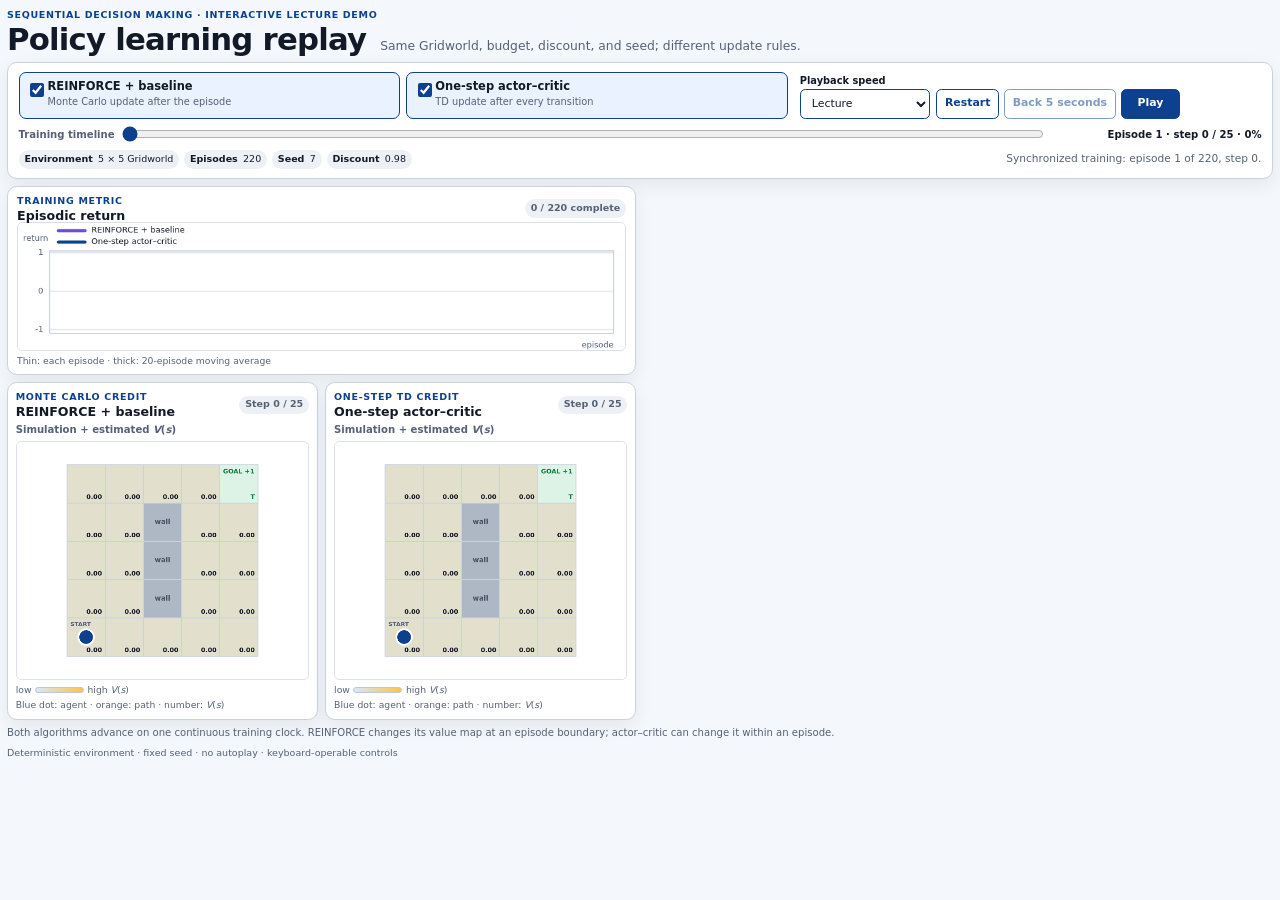
==== index.html @ 61b4852e "Add interactive policy-learning dashboard" ====
<!doctype html>
<html lang="en">
<head>
  <meta charset="utf-8">
  <meta name="viewport" content="width=device-width, initial-scale=1">
  <meta name="description" content="Interactive comparison of REINFORCE with a learned baseline and one-step actor-critic in the same Gridworld.">
  <title>Policy learning in the same environment</title>
  <link rel="stylesheet" href="dashboard.css">
  <script src="app.js" defer></script>
</head>
<body>
  <header class="page-header">
    <p class="eyebrow">Sequential Decision Making · Interactive lecture demo</p>
    <h1>Policy learning replay</h1>
    <p class="lede">
      Same Gridworld, budget, discount, and seed; different update rules.
    </p>
  </header>

  <main>
    <section class="control-panel" aria-labelledby="controls-title">
      <div class="control-heading">
        <div>
          <p class="section-label">Experiment controls</p>
          <h2 id="controls-title">Choose what to replay</h2>
        </div>
        <p id="load-status" class="load-status" role="status" aria-live="polite">
          Loading reproducible training traces…
        </p>
      </div>

      <fieldset class="algorithm-picker" id="algorithm-picker">
        <legend>Select one or both algorithms</legend>
        <label class="algorithm-option">
          <input type="checkbox" name="algorithm" value="reinforce" checked>
          <span>
            <strong>REINFORCE + baseline</strong>
            <small>Monte Carlo update after the episode</small>
          </span>
        </label>
        <label class="algorithm-option">
          <input type="checkbox" name="algorithm" value="actor_critic" checked>
          <span>
            <strong>One-step actor–critic</strong>
            <small>TD update after every transition</small>
          </span>
        </label>
      </fieldset>

      <div class="playback-controls">
        <label>
          <span>Playback speed</span>
          <select id="speed-select">
            <option value="140">Inspect</option>
            <option value="35" selected>Lecture</option>
            <option value="12">Fast</option>
          </select>
        </label>
        <div class="button-row" aria-label="Playback controls">
          <button id="restart-button" type="button" disabled>Restart</button>
          <button id="rewind-button" type="button" disabled>Back 5 seconds</button>
          <button id="play-button" class="primary" type="button" disabled aria-pressed="false">Play</button>
        </div>
      </div>

      <label class="timeline-control" for="timeline-range">
        <span>Training timeline</span>
        <input id="timeline-range" type="range" min="0" max="1" value="0" disabled>
        <output id="timeline-output">Episode —</output>
      </label>

      <div class="experiment-meta" aria-label="Shared experiment settings">
        <span><strong>Environment</strong> 5 × 5 Gridworld</span>
        <span><strong>Episodes</strong> <output id="episodes-output">—</output></span>
        <span><strong>Seed</strong> <output id="seed-output">—</output></span>
        <span><strong>Discount</strong> <output id="gamma-output">—</output></span>
      </div>
      <p id="playback-status" class="playback-status" role="status" aria-live="polite"></p>
    </section>

    <section id="learning-stage" class="learning-stage" aria-label="Synchronized learning dashboard">
      <div class="metric-row" aria-label="Training metrics">
      <section class="performance-card metric-card" aria-labelledby="performance-title">
        <div class="figure-heading">
          <div>
            <p class="section-label">Training metric</p>
            <h2 id="performance-title">Episodic return</h2>
          </div>
          <span id="episode-badge" class="badge">Episode —</span>
        </div>
        <canvas id="performance-canvas" width="960" height="200" role="img">
          Episodic return and its moving average during training.
        </canvas>
        <p class="performance-caption">
          Thin: each episode · thick: 20-episode moving average
        </p>
      </section>
      </div>

      <div class="simulation-row" aria-label="Algorithm simulations">
      <article id="reinforce-view" class="algorithm-view">
        <div class="algorithm-view-heading">
          <div>
            <p class="section-label">Monte Carlo credit</p>
            <h2>REINFORCE + baseline</h2>
          </div>
          <span id="reinforce-step-badge" class="badge">Step —</span>
        </div>
        <figure class="algorithm-panel">
            <h3>Simulation + estimated <i>V</i>(<i>s</i>)</h3>
            <canvas id="reinforce-environment-canvas" width="640" height="520" role="img">
              A Gridworld showing the REINFORCE trajectory over its estimated state values.
            </canvas>
            <figcaption>
              <span class="value-key"><span>low</span><span class="value-gradient"></span><span>high <i>V</i>(<i>s</i>)</span></span>
              <span>Blue dot: agent · orange: path · number: <i>V</i>(<i>s</i>)</span>
            </figcaption>
        </figure>
      </article>

      <article id="actor-critic-view" class="algorithm-view">
        <div class="algorithm-view-heading">
          <div>
            <p class="section-label">One-step TD credit</p>
            <h2>One-step actor–critic</h2>
          </div>
          <span id="actor-critic-step-badge" class="badge">Step —</span>
        </div>
        <figure class="algorithm-panel">
            <h3>Simulation + estimated <i>V</i>(<i>s</i>)</h3>
            <canvas id="actor-critic-environment-canvas" width="640" height="520" role="img">
              A Gridworld showing the actor-critic trajectory over its estimated state values.
            </canvas>
            <figcaption>
              <span class="value-key"><span>low</span><span class="value-gradient"></span><span>high <i>V</i>(<i>s</i>)</span></span>
              <span>Blue dot: agent · orange: path · number: <i>V</i>(<i>s</i>)</span>
            </figcaption>
        </figure>
      </article>
      </div>

      <p id="teaching-note" class="teaching-note">
        REINFORCE updates after an episode; actor–critic can update within it.
      </p>
    </section>

    <noscript>
      <p class="error-message">
        This interactive visualization requires JavaScript. The poster images
        in this folder provide static alternatives.
      </p>
    </noscript>
  </main>

  <footer>
    <p>Deterministic environment · fixed seed · no autoplay · keyboard-operable controls</p>
  </footer>
</body>
</html>
---- dashboard.css ----
:root {
  color-scheme: light;
  --ink: #121a27;
  --muted: #566274;
  --blue: #0d408f;
  --blue-dark: #082d68;
  --blue-soft: #eaf1ff;
  --orange: #b84d00;
  --red: #b52831;
  --border: #c9d2df;
  --surface: #ffffff;
  --background: #f4f7fb;
  --shadow: 0 6px 18px rgb(18 26 39 / 7%);
  color: var(--ink);
  background: var(--background);
  font-family: Aptos, Inter, ui-sans-serif, system-ui, -apple-system,
    BlinkMacSystemFont, "Segoe UI", sans-serif;
  font-size: 14px;
}

* { box-sizing: border-box; }

body {
  min-width: 320px;
  margin: 0;
  line-height: 1.35;
}

.page-header,
main,
footer {
  width: min(1560px, calc(100% - 1rem));
  margin-inline: auto;
}

.page-header {
  display: flex;
  flex-wrap: wrap;
  align-items: baseline;
  gap: .15rem 1rem;
  padding: .65rem 0 .5rem;
}

.eyebrow,
.section-label {
  margin: 0;
  color: var(--blue);
  font-size: .68rem;
  font-weight: 800;
  letter-spacing: .07em;
  text-transform: uppercase;
}

.page-header .eyebrow { flex-basis: 100%; }
h1, h2, h3, p { margin-top: 0; }

h1 {
  margin-bottom: 0;
  font-size: clamp(1.55rem, 2.4vw, 2.25rem);
  line-height: 1;
  letter-spacing: -.025em;
}

.lede {
  margin-bottom: 0;
  color: var(--muted);
  font-size: .88rem;
}

.control-panel,
.algorithm-view,
.performance-card {
  border: 1px solid var(--border);
  border-radius: .7rem;
  background: var(--surface);
  box-shadow: var(--shadow);
}

.control-panel {
  display: grid;
  grid-template-columns: minmax(30rem, 1.25fr) minmax(27rem, .75fr);
  gap: .55rem .85rem;
  padding: .65rem .75rem;
}

.control-heading {
  position: absolute;
  width: 1px;
  height: 1px;
  overflow: hidden;
  clip: rect(0 0 0 0);
  clip-path: inset(50%);
  white-space: nowrap;
}

.control-heading h2 {
  margin: .05rem 0 0;
  font-size: 1rem;
}

.load-status,
.playback-status {
  margin: 0;
  color: var(--muted);
  font-size: .76rem;
}

.algorithm-picker {
  display: grid;
  grid-template-columns: repeat(2, minmax(0, 1fr));
  gap: .45rem;
  margin: 0;
  padding: 0;
  border: 0;
}

.algorithm-picker legend {
  position: absolute;
  width: 1px;
  height: 1px;
  overflow: hidden;
  clip: rect(0 0 0 0);
  clip-path: inset(50%);
  white-space: nowrap;
}

.algorithm-option {
  position: relative;
  display: block;
  cursor: pointer;
}

.algorithm-option input {
  position: absolute;
  inset: .55rem auto auto .55rem;
  width: 1rem;
  height: 1rem;
  accent-color: var(--blue);
}

.algorithm-option span {
  display: block;
  min-height: 3.35rem;
  padding: .45rem .55rem .4rem 2rem;
  border: 1.5px solid var(--border);
  border-radius: .5rem;
  background: #fff;
}

.algorithm-option strong,
.algorithm-option small { display: block; }
.algorithm-option strong { font-size: .82rem; }

.algorithm-option small {
  margin-top: .06rem;
  color: var(--muted);
  font-size: .7rem;
}

.algorithm-option input:checked + span {
  border-color: var(--blue);
  background: var(--blue-soft);
}

.algorithm-option input:focus-visible + span,
button:focus-visible,
select:focus-visible,
.timeline-control input[type="range"]:focus-visible {
  outline: 3px solid #f28c28;
  outline-offset: 2px;
}

.playback-controls {
  display: grid;
  grid-template-columns: minmax(7.2rem, .4fr) 1fr;
  align-items: end;
  gap: .45rem;
}

.playback-controls label > span {
  display: block;
  margin-bottom: .12rem;
  font-size: .7rem;
  font-weight: 750;
}

select,
button {
  min-height: 2.15rem;
  border: 1.5px solid var(--blue);
  border-radius: .38rem;
  font: inherit;
  font-size: .78rem;
}

select {
  width: 100%;
  padding: .3rem 1.8rem .3rem .5rem;
  color: var(--ink);
  background: #fff;
}

.button-row {
  display: flex;
  gap: .35rem;
}

button {
  padding: .32rem .55rem;
  color: var(--blue);
  background: #fff;
  font-weight: 750;
  cursor: pointer;
}

button.primary {
  min-width: 4.25rem;
  color: #fff;
  background: var(--blue);
}

button:hover:not(:disabled) { background: var(--blue-soft); }
button.primary:hover:not(:disabled) { background: var(--blue-dark); }

button:disabled,
select:disabled {
  cursor: not-allowed;
  opacity: .52;
}

.timeline-control {
  grid-column: 1 / -1;
  display: grid;
  grid-template-columns: auto minmax(10rem, 1fr) auto;
  align-items: center;
  gap: .55rem;
  color: var(--muted);
  font-size: .72rem;
  font-weight: 750;
}

.timeline-control input[type="range"] {
  width: 100%;
  margin: 0;
  accent-color: var(--blue);
  cursor: pointer;
}

.timeline-control output {
  min-width: 15rem;
  color: var(--ink);
  text-align: right;
}

.experiment-meta {
  display: flex;
  flex-wrap: wrap;
  gap: .25rem .35rem;
}

.experiment-meta span,
.badge {
  padding: .2rem .42rem;
  border-radius: 999px;
  background: #edf1f6;
  font-size: .68rem;
}

.experiment-meta strong { margin-right: .16rem; }
.playback-status { align-self: center; text-align: right; }
.learning-stage { margin-top: .55rem; }

.metric-row,
.simulation-row {
  display: grid;
  grid-template-columns: repeat(4, minmax(0, 1fr));
  gap: .55rem;
}

.metric-card {
  grid-column: span 2;
  min-width: 0;
  padding: .55rem .65rem .45rem;
}

.simulation-row { margin-top: .55rem; }

.algorithm-view {
  min-width: 0;
  padding: .55rem;
}

.algorithm-view-heading,
.figure-heading {
  display: flex;
  align-items: center;
  justify-content: space-between;
  gap: .5rem;
}

.algorithm-view-heading { margin-bottom: .35rem; }
.algorithm-view-heading h2,
.figure-heading h2 {
  margin: .05rem 0 0;
  font-size: .9rem;
  line-height: 1.1;
}

.algorithm-panel {
  min-width: 0;
  margin: 0;
}

.algorithm-panel h3 {
  margin-bottom: .28rem;
  color: var(--muted);
  font-size: .72rem;
  font-weight: 650;
}

.badge {
  flex: 0 0 auto;
  color: var(--muted);
  font-weight: 750;
}

canvas {
  display: block;
  width: 100%;
  height: auto;
  border: 1px solid #d9e0e9;
  border-radius: .38rem;
  background: #fff;
}

.algorithm-panel figcaption,
.performance-caption {
  margin: .3rem 0 0;
  color: var(--muted);
  font-size: .66rem;
}

.algorithm-panel figcaption {
  display: flex;
  flex-wrap: wrap;
  align-items: center;
  justify-content: space-between;
  gap: .2rem .4rem;
}

.value-key {
  display: inline-flex;
  align-items: center;
  gap: .25rem;
  white-space: nowrap;
}

.value-gradient {
  display: inline-block;
  width: 3.5rem;
  height: .45rem;
  border: 1px solid #bdc8d6;
  border-radius: 999px;
  background: linear-gradient(90deg, rgb(217 232 252), rgb(255 196 64));
}

.teaching-note {
  margin: .4rem 0 0;
  color: var(--muted);
  font-size: .72rem;
}

.error-message {
  padding: .7rem;
  border: 2px solid var(--red);
  border-radius: .5rem;
  color: #721c24;
  background: #fdeced;
}

footer {
  padding: .55rem 0 .8rem;
  color: var(--muted);
  font-size: .68rem;
}

footer p { margin-bottom: 0; }

@media (max-width: 1100px) {
  .control-panel { grid-template-columns: 1fr; }
  .timeline-control { grid-column: 1; }
  .playback-status { text-align: left; }
  .metric-row,
  .simulation-row { grid-template-columns: repeat(2, minmax(0, 1fr)); }
  .metric-card { grid-column: span 1; }
}

@media (max-width: 620px) {
  :root { font-size: 15px; }
  .page-header, main, footer { width: min(100% - .6rem, 1560px); }
  .page-header { display: block; }
  .lede { margin-top: .25rem; }
  .algorithm-picker,
  .playback-controls,
  .metric-row,
  .simulation-row { grid-template-columns: 1fr; }
  .button-row { flex-wrap: wrap; }
  .button-row button { flex: 1 1 7rem; }
  .timeline-control {
    grid-template-columns: 1fr;
    gap: .15rem;
  }
  .timeline-control output { min-width: 0; text-align: left; }
}

@media (prefers-reduced-motion: reduce) {
  *, *::before, *::after {
    scroll-behavior: auto !important;
    transition-duration: .01ms !important;
  }
}
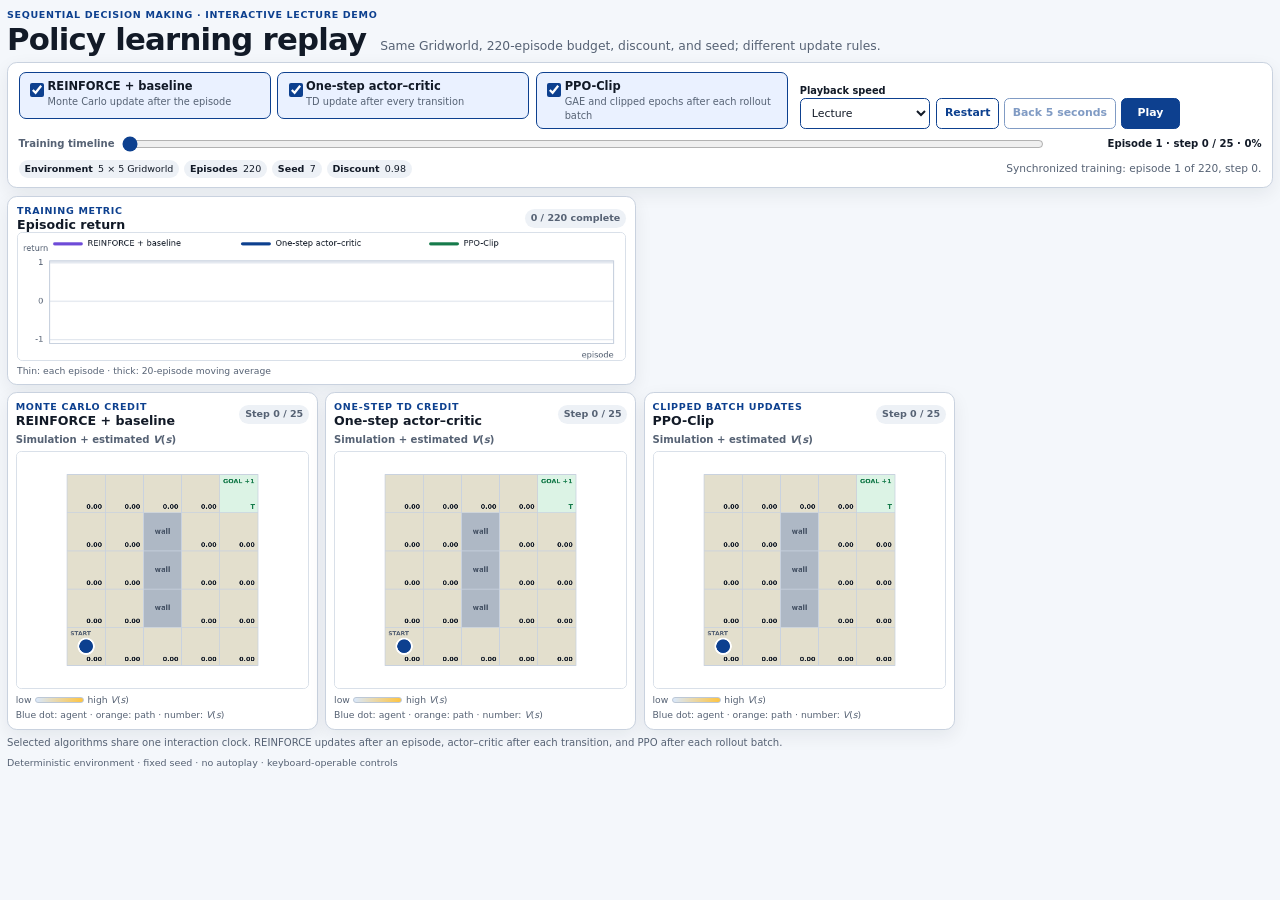
==== commit 90fbe156: "Add PPO learning animation" ====
--- a/index.html
+++ b/index.html
@@ -3,7 +3,7 @@
 <head>
   <meta charset="utf-8">
   <meta name="viewport" content="width=device-width, initial-scale=1">
-  <meta name="description" content="Interactive comparison of REINFORCE with a learned baseline and one-step actor-critic in the same Gridworld.">
+  <meta name="description" content="Interactive comparison of REINFORCE, one-step actor-critic, and PPO-Clip in the same Gridworld.">
   <title>Policy learning in the same environment</title>
   <link rel="stylesheet" href="dashboard.css">
   <script src="app.js" defer></script>
@@ -13,7 +13,7 @@
     <p class="eyebrow">Sequential Decision Making · Interactive lecture demo</p>
     <h1>Policy learning replay</h1>
     <p class="lede">
-      Same Gridworld, budget, discount, and seed; different update rules.
+      Same Gridworld, 220-episode budget, discount, and seed; different update rules.
     </p>
   </header>
 
@@ -30,7 +30,7 @@
       </div>
 
       <fieldset class="algorithm-picker" id="algorithm-picker">
-        <legend>Select one or both algorithms</legend>
+        <legend>Select one or more algorithms</legend>
         <label class="algorithm-option">
           <input type="checkbox" name="algorithm" value="reinforce" checked>
           <span>
@@ -43,6 +43,13 @@
           <span>
             <strong>One-step actor–critic</strong>
             <small>TD update after every transition</small>
+          </span>
+        </label>
+        <label class="algorithm-option">
+          <input type="checkbox" name="algorithm" value="ppo" checked>
+          <span>
+            <strong>PPO-Clip</strong>
+            <small>GAE and clipped epochs after each rollout batch</small>
           </span>
         </label>
       </fieldset>
@@ -137,10 +144,30 @@
             </figcaption>
         </figure>
       </article>
+
+      <article id="ppo-view" class="algorithm-view">
+        <div class="algorithm-view-heading">
+          <div>
+            <p class="section-label">Clipped batch updates</p>
+            <h2>PPO-Clip</h2>
+          </div>
+          <span id="ppo-step-badge" class="badge">Step —</span>
+        </div>
+        <figure class="algorithm-panel">
+            <h3>Simulation + estimated <i>V</i>(<i>s</i>)</h3>
+            <canvas id="ppo-environment-canvas" width="640" height="520" role="img">
+              A Gridworld showing the PPO trajectory over its estimated state values.
+            </canvas>
+            <figcaption>
+              <span class="value-key"><span>low</span><span class="value-gradient"></span><span>high <i>V</i>(<i>s</i>)</span></span>
+              <span>Blue dot: agent · orange: path · number: <i>V</i>(<i>s</i>)</span>
+            </figcaption>
+        </figure>
+      </article>
       </div>
 
       <p id="teaching-note" class="teaching-note">
-        REINFORCE updates after an episode; actor–critic can update within it.
+        The algorithms share an interaction budget but update at different boundaries.
       </p>
     </section>
 
--- a/dashboard.css
+++ b/dashboard.css
@@ -107,7 +107,7 @@
 
 .algorithm-picker {
   display: grid;
-  grid-template-columns: repeat(2, minmax(0, 1fr));
+  grid-template-columns: repeat(3, minmax(0, 1fr));
   gap: .45rem;
   margin: 0;
   padding: 0;
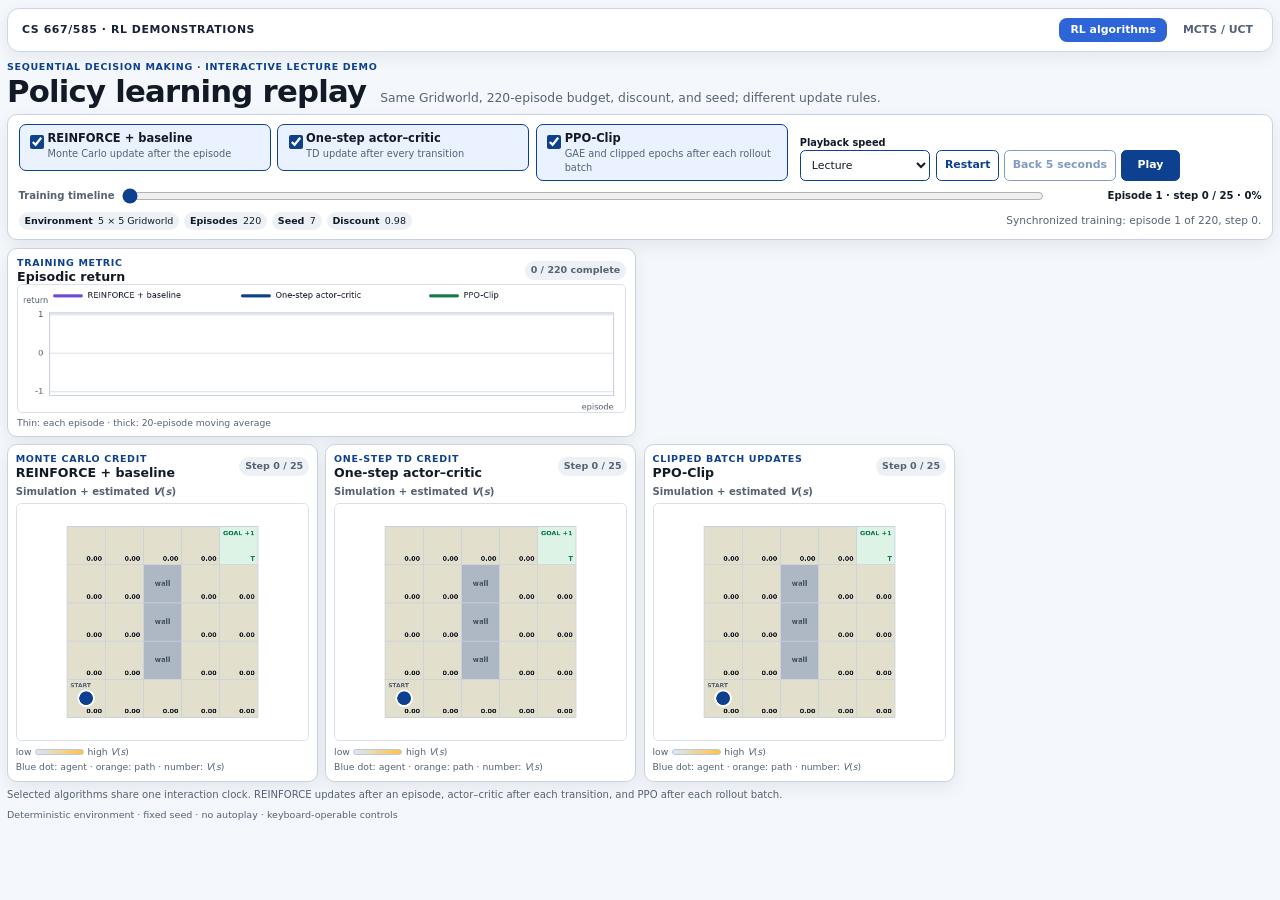
==== commit 437c2f83: "Add MCTS visualization and site navigation" ====
--- a/index.html
+++ b/index.html
@@ -5,10 +5,18 @@
   <meta name="viewport" content="width=device-width, initial-scale=1">
   <meta name="description" content="Interactive comparison of REINFORCE, one-step actor-critic, and PPO-Clip in the same Gridworld.">
   <title>Policy learning in the same environment</title>
+  <link rel="stylesheet" href="site-nav.css">
   <link rel="stylesheet" href="dashboard.css">
   <script src="app.js" defer></script>
 </head>
 <body>
+  <nav class="site-nav" aria-label="Interactive demonstrations">
+    <a class="site-nav__brand" href="./">CS 667/585 · RL demonstrations</a>
+    <div class="site-nav__links">
+      <a href="./" aria-current="page">RL algorithms</a>
+      <a href="mcts/">MCTS / UCT</a>
+    </div>
+  </nav>
   <header class="page-header">
     <p class="eyebrow">Sequential Decision Making · Interactive lecture demo</p>
     <h1>Policy learning replay</h1>
--- a/site-nav.css
+++ b/site-nav.css
@@ -0,0 +1,76 @@
+.site-nav {
+  display: flex;
+  align-items: center;
+  justify-content: space-between;
+  gap: 1rem;
+  width: min(1560px, calc(100% - 1rem));
+  min-height: 44px;
+  margin: 8px auto 0;
+  padding: 6px 8px 6px 14px;
+  border: 1px solid #cdd6e4;
+  border-radius: 12px;
+  background: #fff;
+  box-shadow: 0 5px 16px rgb(23 33 58 / 7%);
+  color: #17213a;
+  font-family:
+    Inter, Aptos, ui-sans-serif, system-ui, -apple-system, BlinkMacSystemFont,
+    "Segoe UI", sans-serif;
+}
+
+.site-nav__brand {
+  color: #17213a;
+  font-size: 0.78rem;
+  font-weight: 850;
+  letter-spacing: 0.055em;
+  text-decoration: none;
+  text-transform: uppercase;
+}
+
+.site-nav__links {
+  display: flex;
+  align-items: center;
+  gap: 5px;
+}
+
+.site-nav__links a {
+  border-radius: 8px;
+  padding: 7px 11px;
+  color: #536078;
+  font-size: 0.78rem;
+  font-weight: 760;
+  line-height: 1;
+  text-decoration: none;
+}
+
+.site-nav__links a:hover {
+  background: #eef3fb;
+  color: #1c4f9f;
+}
+
+.site-nav__links a[aria-current="page"] {
+  background: #2d64d8;
+  color: #fff;
+}
+
+.site-nav__links a:focus-visible,
+.site-nav__brand:focus-visible {
+  outline: 3px solid #f28c28;
+  outline-offset: 2px;
+}
+
+@media (max-width: 600px) {
+  .site-nav {
+    align-items: flex-start;
+    flex-direction: column;
+    padding: 9px;
+  }
+
+  .site-nav__links {
+    width: 100%;
+  }
+
+  .site-nav__links a {
+    flex: 1;
+    text-align: center;
+  }
+}
